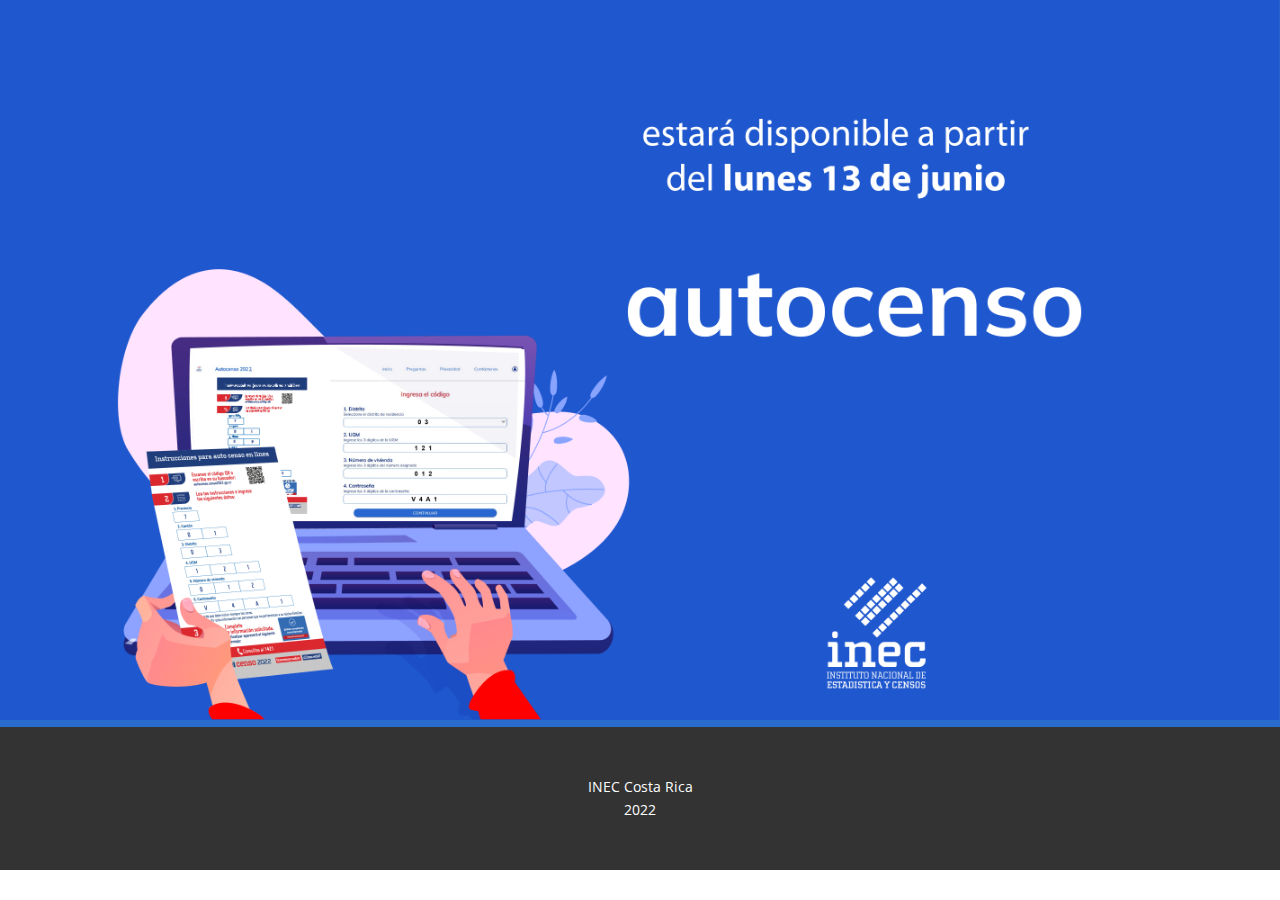
==== index.html @ 8026b889 "first commit" ====
<!DOCTYPE html>
<html style="font-size: 16px;">
  <head>
    <meta name="viewport" content="width=device-width, initial-scale=1.0">
    <meta charset="utf-8">
    <meta name="keywords" content="webuilddigital.">
    <meta name="description" content="">
    <title>Censo2022</title>
    <link rel="stylesheet" href="nicepage.css" media="screen">
<link rel="stylesheet" href="Censo2022.css" media="screen">
    <script class="u-script" type="text/javascript" src="jquery-1.9.1.min.js" defer=""></script>
    <script class="u-script" type="text/javascript" src="nicepage.js" defer=""></script>
    <meta name="generator" content="Nicepage 4.11.3, nicepage.com">
    <link id="u-theme-google-font" rel="stylesheet" href="https://fonts.googleapis.com/css?family=Roboto:100,100i,300,300i,400,400i,500,500i,700,700i,900,900i|Open+Sans:300,300i,400,400i,500,500i,600,600i,700,700i,800,800i">
    
    
    <script type="application/ld+json">{
		"@context": "http://schema.org",
		"@type": "Organization",
		"name": ""
}</script>
    <meta name="theme-color" content="#485587">
    <meta property="og:title" content="Censo2022">
    <meta property="og:type" content="website">
  </head>
  <body data-home-page="https://website2049316.nicepage.io/Censo2022.html?version=b1c6c37c-a7bd-4c9a-b96e-662eb678053f" data-home-page-title="Censo2022" class="u-body u-xl-mode">
    <section class="u-clearfix u-custom-color-1 u-section-1" id="sec-6603">
      <img src="images/autocenso.png" style="width: 100%;" alt="Autocenso">
    </section>
    
    
    <footer class="u-align-center u-clearfix u-footer u-grey-80 u-footer" id="sec-c51f"><div class="u-clearfix u-sheet u-sheet-1">
        <p class="u-small-text u-text u-text-variant u-text-1">INEC Costa Rica<br>2022<br>
        </p>
      </div></footer>
  </body>
</html>
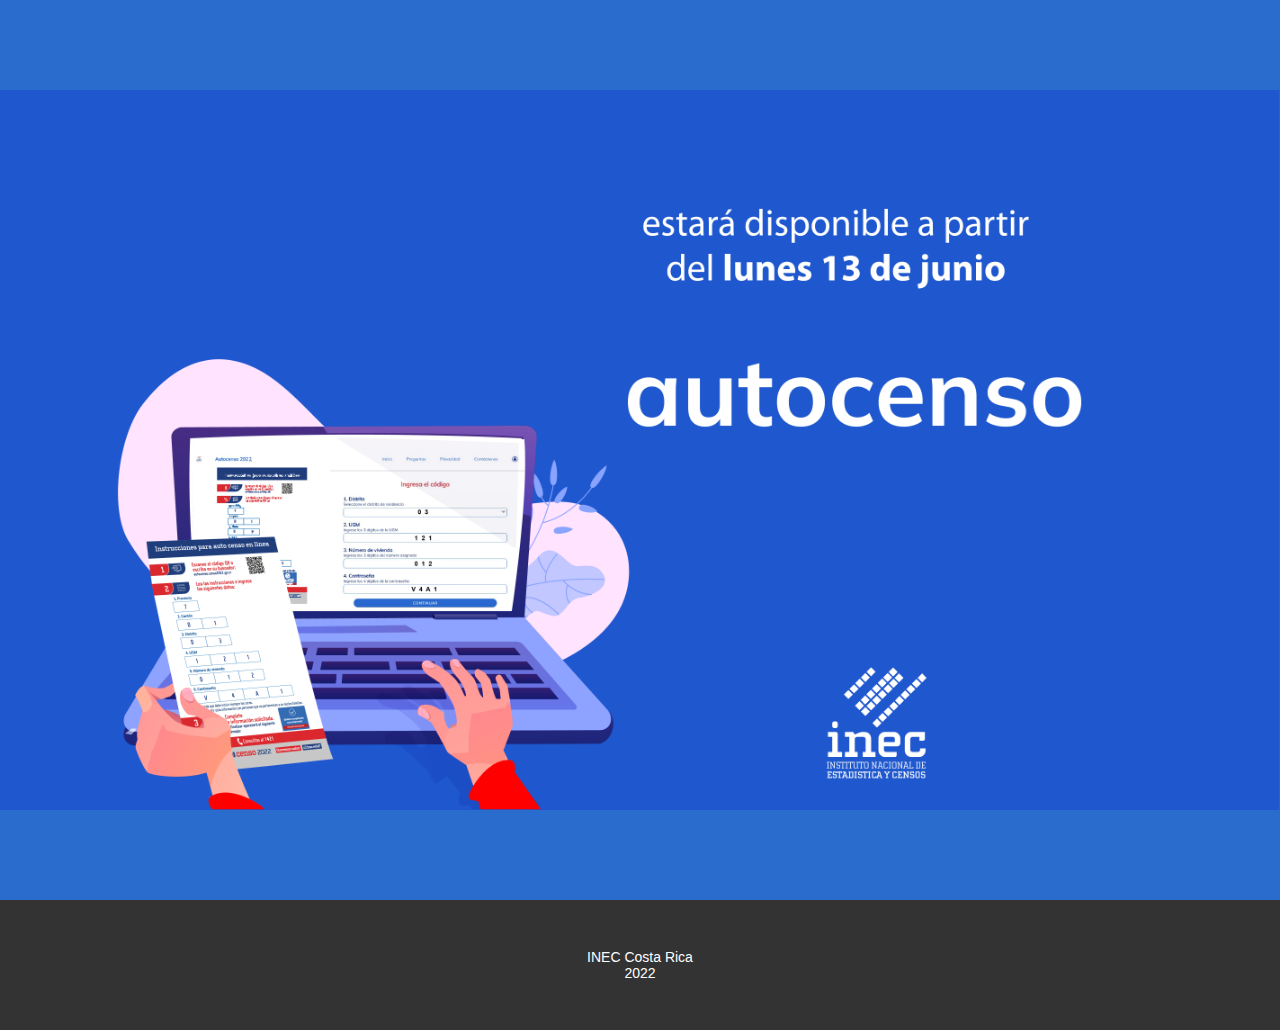
==== commit cf3b6fd7: "center" ====
--- a/index.html
+++ b/index.html
@@ -23,9 +23,11 @@
     <meta property="og:title" content="Censo2022">
     <meta property="og:type" content="website">
   </head>
-  <body data-home-page="https://website2049316.nicepage.io/Censo2022.html?version=b1c6c37c-a7bd-4c9a-b96e-662eb678053f" data-home-page-title="Censo2022" class="u-body u-xl-mode">
+  <body>
     <section class="u-clearfix u-custom-color-1 u-section-1" id="sec-6603">
-      <img src="images/autocenso.png" style="width: 100%;" alt="Autocenso">
+        <div style="flex-direction: column;justify-content: center;align-items: center;display: flex;height: 100vh;">
+          <img src="images/autocenso.png" style="width: 100%;" alt="Autocenso">
+        </div>
     </section>
     
     
